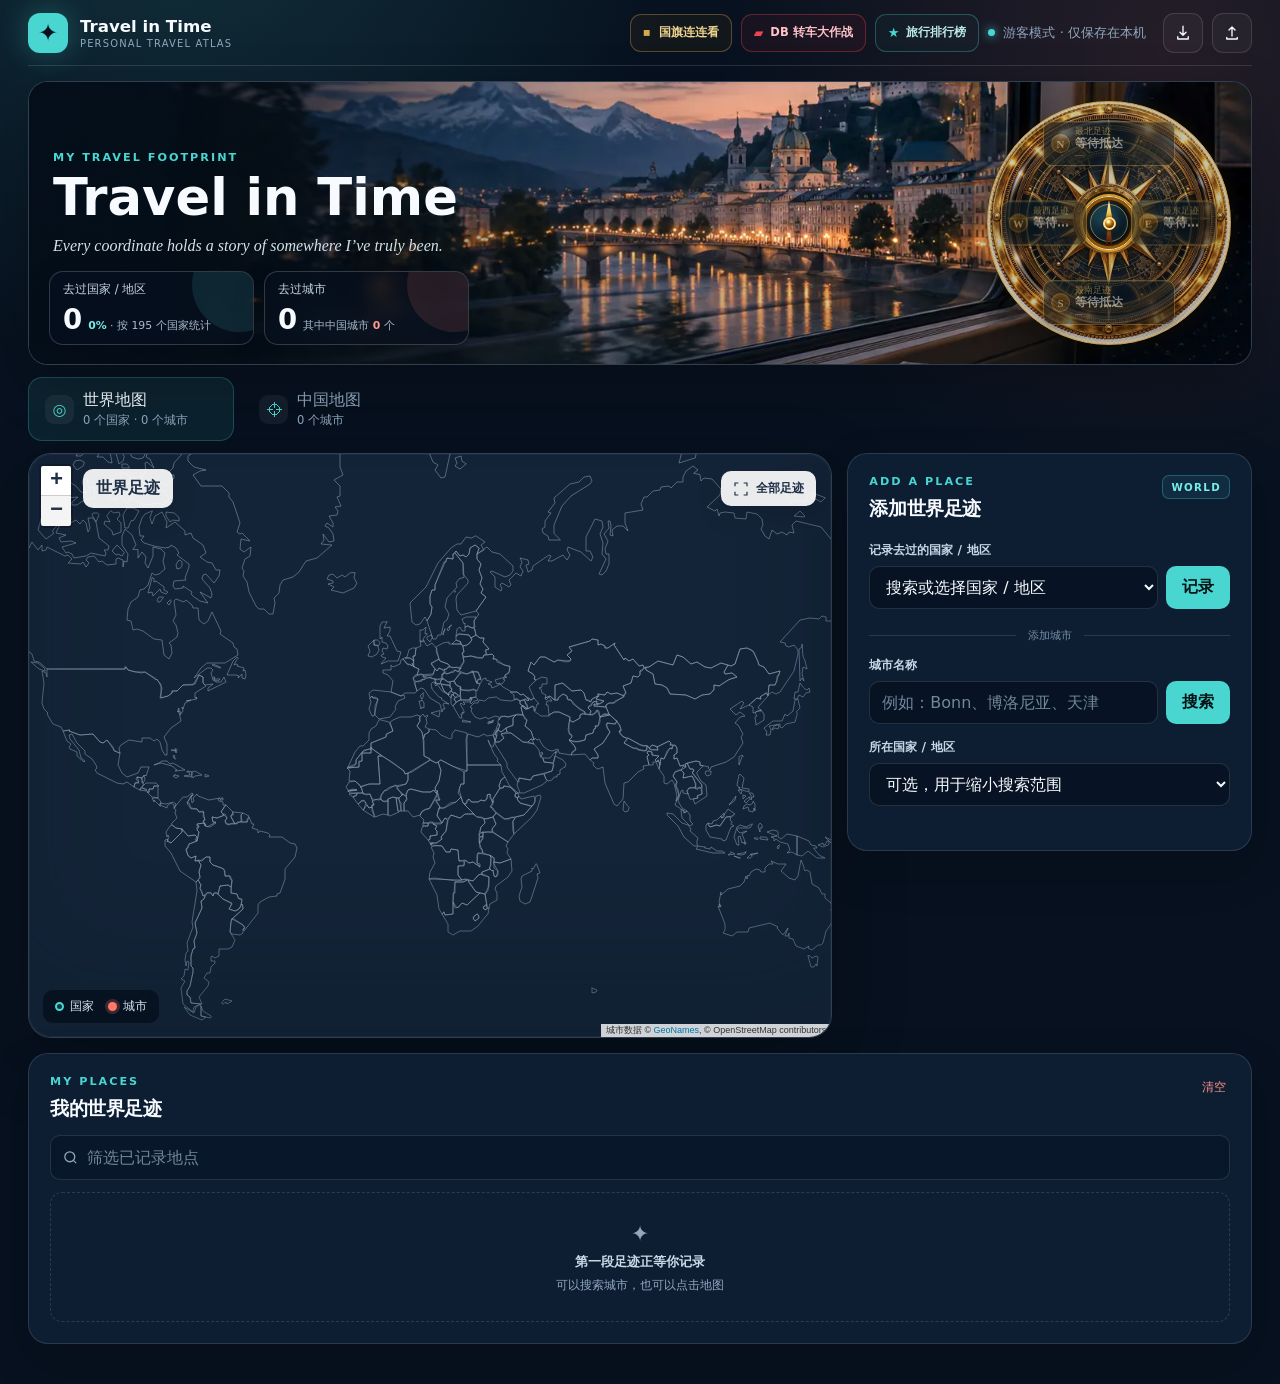
==== index.html @ d5974888 "Add and refine DB platform roguelite game" ====
<!doctype html>
<html lang="zh-CN">
  <head>
    <meta charset="UTF-8" />
    <meta name="viewport" content="width=device-width, initial-scale=1.0" />
    <meta name="theme-color" content="#08111f" />
    <meta name="description" content="Travel in Time：在世界地图和中国地图上记录去过的国家与城市。" />
    <title>Travel in Time</title>
    <link rel="stylesheet" href="./vendor/leaflet.css" />
    <link rel="preload" as="image" href="./travel-in-time-hero.webp" />
    <link rel="stylesheet" href="./styles.css?v=30" />
  </head>
  <body>
    <div class="app-shell">
      <header class="topbar">
        <a class="brand" href="#" aria-label="Travel in Time 首页">
          <span class="brand-mark" aria-hidden="true">✦</span>
          <span>
            <strong>Travel in Time</strong>
            <small>PERSONAL TRAVEL ATLAS</small>
          </span>
        </a>
        <div class="top-actions">
          <a class="game-entry" id="flagsEntry" href="./flags.html?v=12" title="打开国旗连连看">
            <span aria-hidden="true">◆</span><b>国旗连连看</b>
          </a>
          <a class="game-entry train-entry" id="trainEntry" href="./train.html?v=2" title="打开 DB 转车大作战">
            <span aria-hidden="true">▰</span><b>DB 转车大作战</b>
          </a>
          <a class="game-entry rating-entry" id="ratingsEntry" href="./ratings.html?v=6" title="打开旅行排行榜">
            <span aria-hidden="true">★</span><b>旅行排行榜</b>
          </a>
          <span class="save-note" id="saveNote"><i></i> 游客模式 · 仅保存在本机</span>
          <button class="icon-button" id="exportBtn" type="button" title="导出备份" aria-label="导出备份">
            <svg viewBox="0 0 24 24" aria-hidden="true"><path d="M12 3v12m0 0 4-4m-4 4-4-4M5 17v3h14v-3" /></svg>
          </button>
          <button class="icon-button" id="importBtn" type="button" title="导入备份" aria-label="导入备份">
            <svg viewBox="0 0 24 24" aria-hidden="true"><path d="M12 16V4m0 0 4 4m-4-4-4 4M5 18v2h14v-2" /></svg>
          </button>
          <input id="importFile" type="file" accept="application/json" hidden />
        </div>
      </header>

      <main>
        <section class="overview" aria-label="Travel in Time 旅行统计">
          <img class="overview-media" src="./travel-in-time-hero.webp" alt="" />
          <div class="overview-copy">
            <p class="eyebrow">MY TRAVEL FOOTPRINT</p>
            <h1>Travel in Time</h1>
            <p>Every coordinate holds a story of somewhere I’ve truly been.</p>
          </div>
          <div class="stat-card country-stat">
            <span>去过国家 / 地区</span>
            <strong id="countryCount">0</strong>
            <small><b id="countryProgress">0%</b> · 按 195 个国家统计</small>
          </div>
          <div class="stat-card city-stat">
            <span>去过城市</span>
            <strong id="cityCount">0</strong>
            <small>其中中国城市 <b id="chinaCityCount">0</b> 个</small>
          </div>
          <section class="extreme-strip" aria-label="足迹方向罗盘">
            <button class="extreme-card" data-extreme="north" type="button" disabled>
              <span class="extreme-direction">N</span><small>最北足迹</small><strong>等待抵达</strong><em>—</em>
            </button>
            <button class="extreme-card" data-extreme="south" type="button" disabled>
              <span class="extreme-direction">S</span><small>最南足迹</small><strong>等待抵达</strong><em>—</em>
            </button>
            <button class="extreme-card" data-extreme="east" type="button" disabled>
              <span class="extreme-direction">E</span><small>最东足迹</small><strong>等待抵达</strong><em>—</em>
            </button>
            <button class="extreme-card" data-extreme="west" type="button" disabled>
              <span class="extreme-direction">W</span><small>最西足迹</small><strong>等待抵达</strong><em>—</em>
            </button>
            <span class="compass-core" aria-hidden="true"><i class="compass-needle"></i></span>
          </section>
        </section>

        <nav class="view-tabs" aria-label="选择地图">
          <div class="view-switches">
            <button class="view-tab active" data-view="world" type="button">
              <span class="tab-icon">◎</span> 世界地图
              <small id="worldTabMeta">0 个国家 · 0 个城市</small>
            </button>
            <button class="view-tab" data-view="china" type="button">
              <span class="tab-icon">⌖</span> 中国地图
              <small id="chinaTabMeta">0 个城市</small>
            </button>
          </div>
        </nav>

        <section class="workspace">
          <div class="map-card">
            <div id="map" role="application" aria-label="可交互旅行地图"></div>
            <div class="map-toolbar">
              <span id="mapLabel">世界足迹</span>
              <button id="fitBtn" type="button" aria-label="显示全部足迹">
                <svg viewBox="0 0 24 24" aria-hidden="true"><path d="M8 3H3v5M16 3h5v5M8 21H3v-5m13 5h5v-5" /></svg>
                全部足迹
              </button>
            </div>
            <div class="map-legend" aria-label="地图图例">
              <span><i class="country-dot"></i> 国家</span>
              <span><i class="city-dot"></i> 城市</span>
            </div>
            <div class="map-hint" id="mapHint">点击地图选点；放大可查看市县名称；再次点击黄色选点即可取消</div>
            <div class="map-fallback" id="mapFallback" hidden>
              <strong>地图暂时未加载</strong>
              <span>仍可使用右侧搜索和记录功能。</span>
            </div>
          </div>

          <aside class="side-panel">
            <section class="add-card">
              <div class="section-heading">
                <div>
                  <p class="eyebrow">ADD A PLACE</p>
                  <h2 id="addTitle">添加世界足迹</h2>
                </div>
                <span class="heading-badge" id="viewBadge">WORLD</span>
              </div>

              <div class="field-group" id="countryGroup">
                <label for="countrySelect">记录去过的国家 / 地区</label>
                <div class="input-row">
                  <select id="countrySelect" aria-label="选择国家或地区">
                    <option value="">搜索或选择国家 / 地区</option>
                  </select>
                  <button class="primary-button compact" id="addCountryBtn" type="button">记录</button>
                </div>
              </div>

              <div class="divider"><span>添加城市</span></div>

              <div class="field-group">
                <label for="cityInput">城市名称</label>
                <div class="input-row">
                  <input id="cityInput" type="search" placeholder="例如：Bonn、博洛尼亚、天津" autocomplete="off" />
                  <button class="primary-button compact" id="searchCityBtn" type="button">搜索</button>
                </div>
              </div>
              <div class="field-group" id="cityCountryGroup">
                <label for="cityCountrySelect">所在国家 / 地区</label>
                <select id="cityCountrySelect" aria-label="城市所在国家或地区">
                  <option value="">可选，用于缩小搜索范围</option>
                </select>
              </div>

              <div class="search-status" id="searchStatus" aria-live="polite"></div>
              <div class="search-results" id="searchResults"></div>

            </section>

          </aside>

          <section class="visited-card visited-card-wide">
            <div class="section-heading compact-heading">
              <div>
                <p class="eyebrow">MY PLACES</p>
                <h2 id="visitedTitle">我的世界足迹</h2>
              </div>
              <button class="text-button danger" id="clearBtn" type="button">清空</button>
            </div>
            <label class="filter-box">
              <svg viewBox="0 0 24 24" aria-hidden="true"><circle cx="11" cy="11" r="7" /><path d="m20 20-4-4" /></svg>
              <input id="filterInput" type="search" placeholder="筛选已记录地点" />
            </label>
            <div id="visitedList" class="visited-list"></div>
          </section>
        </section>
      </main>
    </div>

    <div class="toast" id="toast" role="status" aria-live="polite"></div>
    <dialog id="confirmDialog">
      <form method="dialog">
        <span class="dialog-icon">!</span>
        <h2>清空当前所有记录？</h2>
        <p>这会删除当前浏览器中的国家和城市足迹，且无法撤销。</p>
        <div class="dialog-actions">
          <button class="secondary-button" value="cancel">取消</button>
          <button class="danger-button" id="confirmClearBtn" value="confirm">确认清空</button>
        </div>
      </form>
    </dialog>

    <script src="./vendor/leaflet.js"></script>
    <script src="./vendor/opencc-t2cn.js"></script>
    <script src="./app.js?v=37"></script>
  </body>
</html>
---- vendor/leaflet.css ----
/* required styles */

.leaflet-pane,
.leaflet-tile,
.leaflet-marker-icon,
.leaflet-marker-shadow,
.leaflet-tile-container,
.leaflet-pane > svg,
.leaflet-pane > canvas,
.leaflet-zoom-box,
.leaflet-image-layer,
.leaflet-layer {
	position: absolute;
	left: 0;
	top: 0;
	}
.leaflet-container {
	overflow: hidden;
	}
.leaflet-tile,
.leaflet-marker-icon,
.leaflet-marker-shadow {
	-webkit-user-select: none;
	   -moz-user-select: none;
	        user-select: none;
	  -webkit-user-drag: none;
	}
/* Prevents IE11 from highlighting tiles in blue */
.leaflet-tile::selection {
	background: transparent;
}
/* Safari renders non-retina tile on retina better with this, but Chrome is worse */
.leaflet-safari .leaflet-tile {
	image-rendering: -webkit-optimize-contrast;
	}
/* hack that prevents hw layers "stretching" when loading new tiles */
.leaflet-safari .leaflet-tile-container {
	width: 1600px;
	height: 1600px;
	-webkit-transform-origin: 0 0;
	}
.leaflet-marker-icon,
.leaflet-marker-shadow {
	display: block;
	}
/* .leaflet-container svg: reset svg max-width decleration shipped in Joomla! (joomla.org) 3.x */
/* .leaflet-container img: map is broken in FF if you have max-width: 100% on tiles */
.leaflet-container .leaflet-overlay-pane svg {
	max-width: none !important;
	max-height: none !important;
	}
.leaflet-container .leaflet-marker-pane img,
.leaflet-container .leaflet-shadow-pane img,
.leaflet-container .leaflet-tile-pane img,
.leaflet-container img.leaflet-image-layer,
.leaflet-container .leaflet-tile {
	max-width: none !important;
	max-height: none !important;
	width: auto;
	padding: 0;
	}

.leaflet-container img.leaflet-tile {
	/* See: https://bugs.chromium.org/p/chromium/issues/detail?id=600120 */
	mix-blend-mode: plus-lighter;
}

.leaflet-container.leaflet-touch-zoom {
	-ms-touch-action: pan-x pan-y;
	touch-action: pan-x pan-y;
	}
.leaflet-container.leaflet-touch-drag {
	-ms-touch-action: pinch-zoom;
	/* Fallback for FF which doesn't support pinch-zoom */
	touch-action: none;
	touch-action: pinch-zoom;
}
.leaflet-container.leaflet-touch-drag.leaflet-touch-zoom {
	-ms-touch-action: none;
	touch-action: none;
}
.leaflet-container {
	-webkit-tap-highlight-color: transparent;
}
.leaflet-container a {
	-webkit-tap-highlight-color: rgba(51, 181, 229, 0.4);
}
.leaflet-tile {
	filter: inherit;
	visibility: hidden;
	}
.leaflet-tile-loaded {
	visibility: inherit;
	}
.leaflet-zoom-box {
	width: 0;
	height: 0;
	-moz-box-sizing: border-box;
	     box-sizing: border-box;
	z-index: 800;
	}
/* workaround for https://bugzilla.mozilla.org/show_bug.cgi?id=888319 */
.leaflet-overlay-pane svg {
	-moz-user-select: none;
	}

.leaflet-pane         { z-index: 400; }

.leaflet-tile-pane    { z-index: 200; }
.leaflet-overlay-pane { z-index: 400; }
.leaflet-shadow-pane  { z-index: 500; }
.leaflet-marker-pane  { z-index: 600; }
.leaflet-tooltip-pane   { z-index: 650; }
.leaflet-popup-pane   { z-index: 700; }

.leaflet-map-pane canvas { z-index: 100; }
.leaflet-map-pane svg    { z-index: 200; }

.leaflet-vml-shape {
	width: 1px;
	height: 1px;
	}
.lvml {
	behavior: url(#default#VML);
	display: inline-block;
	position: absolute;
	}


/* control positioning */

.leaflet-control {
	position: relative;
	z-index: 800;
	pointer-events: visiblePainted; /* IE 9-10 doesn't have auto */
	pointer-events: auto;
	}
.leaflet-top,
.leaflet-bottom {
	position: absolute;
	z-index: 1000;
	pointer-events: none;
	}
.leaflet-top {
	top: 0;
	}
.leaflet-right {
	right: 0;
	}
.leaflet-bottom {
	bottom: 0;
	}
.leaflet-left {
	left: 0;
	}
.leaflet-control {
	float: left;
	clear: both;
	}
.leaflet-right .leaflet-control {
	float: right;
	}
.leaflet-top .leaflet-control {
	margin-top: 10px;
	}
.leaflet-bottom .leaflet-control {
	margin-bottom: 10px;
	}
.leaflet-left .leaflet-control {
	margin-left: 10px;
	}
.leaflet-right .leaflet-control {
	margin-right: 10px;
	}


/* zoom and fade animations */

.leaflet-fade-anim .leaflet-popup {
	opacity: 0;
	-webkit-transition: opacity 0.2s linear;
	   -moz-transition: opacity 0.2s linear;
	        transition: opacity 0.2s linear;
	}
.leaflet-fade-anim .leaflet-map-pane .leaflet-popup {
	opacity: 1;
	}
.leaflet-zoom-animated {
	-webkit-transform-origin: 0 0;
	    -ms-transform-origin: 0 0;
	        transform-origin: 0 0;
	}
svg.leaflet-zoom-animated {
	will-change: transform;
}

.leaflet-zoom-anim .leaflet-zoom-animated {
	-webkit-transition: -webkit-transform 0.25s cubic-bezier(0,0,0.25,1);
	   -moz-transition:    -moz-transform 0.25s cubic-bezier(0,0,0.25,1);
	        transition:         transform 0.25s cubic-bezier(0,0,0.25,1);
	}
.leaflet-zoom-anim .leaflet-tile,
.leaflet-pan-anim .leaflet-tile {
	-webkit-transition: none;
	   -moz-transition: none;
	        transition: none;
	}

.leaflet-zoom-anim .leaflet-zoom-hide {
	visibility: hidden;
	}


/* cursors */

.leaflet-interactive {
	cursor: pointer;
	}
.leaflet-grab {
	cursor: -webkit-grab;
	cursor:    -moz-grab;
	cursor:         grab;
	}
.leaflet-crosshair,
.leaflet-crosshair .leaflet-interactive {
	cursor: crosshair;
	}
.leaflet-popup-pane,
.leaflet-control {
	cursor: auto;
	}
.leaflet-dragging .leaflet-grab,
.leaflet-dragging .leaflet-grab .leaflet-interactive,
.leaflet-dragging .leaflet-marker-draggable {
	cursor: move;
	cursor: -webkit-grabbing;
	cursor:    -moz-grabbing;
	cursor:         grabbing;
	}

/* marker & overlays interactivity */
.leaflet-marker-icon,
.leaflet-marker-shadow,
.leaflet-image-layer,
.leaflet-pane > svg path,
.leaflet-tile-container {
	pointer-events: none;
	}

.leaflet-marker-icon.leaflet-interactive,
.leaflet-image-layer.leaflet-interactive,
.leaflet-pane > svg path.leaflet-interactive,
svg.leaflet-image-layer.leaflet-interactive path {
	pointer-events: visiblePainted; /* IE 9-10 doesn't have auto */
	pointer-events: auto;
	}

/* visual tweaks */

.leaflet-container {
	background: #ddd;
	outline-offset: 1px;
	}
.leaflet-container a {
	color: #0078A8;
	}
.leaflet-zoom-box {
	border: 2px dotted #38f;
	background: rgba(255,255,255,0.5);
	}


/* general typography */
.leaflet-container {
	font-family: "Helvetica Neue", Arial, Helvetica, sans-serif;
	font-size: 12px;
	font-size: 0.75rem;
	line-height: 1.5;
	}


/* general toolbar styles */

.leaflet-bar {
	box-shadow: 0 1px 5px rgba(0,0,0,0.65);
	border-radius: 4px;
	}
.leaflet-bar a {
	background-color: #fff;
	border-bottom: 1px solid #ccc;
	width: 26px;
	height: 26px;
	line-height: 26px;
	display: block;
	text-align: center;
	text-decoration: none;
	color: black;
	}
.leaflet-bar a,
.leaflet-control-layers-toggle {
	background-position: 50% 50%;
	background-repeat: no-repeat;
	display: block;
	}
.leaflet-bar a:hover,
.leaflet-bar a:focus {
	background-color: #f4f4f4;
	}
.leaflet-bar a:first-child {
	border-top-left-radius: 4px;
	border-top-right-radius: 4px;
	}
.leaflet-bar a:last-child {
	border-bottom-left-radius: 4px;
	border-bottom-right-radius: 4px;
	border-bottom: none;
	}
.leaflet-bar a.leaflet-disabled {
	cursor: default;
	background-color: #f4f4f4;
	color: #bbb;
	}

.leaflet-touch .leaflet-bar a {
	width: 30px;
	height: 30px;
	line-height: 30px;
	}
.leaflet-touch .leaflet-bar a:first-child {
	border-top-left-radius: 2px;
	border-top-right-radius: 2px;
	}
.leaflet-touch .leaflet-bar a:last-child {
	border-bottom-left-radius: 2px;
	border-bottom-right-radius: 2px;
	}

/* zoom control */

.leaflet-control-zoom-in,
.leaflet-control-zoom-out {
	font: bold 18px 'Lucida Console', Monaco, monospace;
	text-indent: 1px;
	}

.leaflet-touch .leaflet-control-zoom-in, .leaflet-touch .leaflet-control-zoom-out  {
	font-size: 22px;
	}


/* layers control */

.leaflet-control-layers {
	box-shadow: 0 1px 5px rgba(0,0,0,0.4);
	background: #fff;
	border-radius: 5px;
	}
.leaflet-control-layers-toggle {
	background-image: url(images/layers.png);
	width: 36px;
	height: 36px;
	}
.leaflet-retina .leaflet-control-layers-toggle {
	background-image: url(images/layers-2x.png);
	background-size: 26px 26px;
	}
.leaflet-touch .leaflet-control-layers-toggle {
	width: 44px;
	height: 44px;
	}
.leaflet-control-layers .leaflet-control-layers-list,
.leaflet-control-layers-expanded .leaflet-control-layers-toggle {
	display: none;
	}
.leaflet-control-layers-expanded .leaflet-control-layers-list {
	display: block;
	position: relative;
	}
.leaflet-control-layers-expanded {
	padding: 6px 10px 6px 6px;
	color: #333;
	background: #fff;
	}
.leaflet-control-layers-scrollbar {
	overflow-y: scroll;
	overflow-x: hidden;
	padding-right: 5px;
	}
.leaflet-control-layers-selector {
	margin-top: 2px;
	position: relative;
	top: 1px;
	}
.leaflet-control-layers label {
	display: block;
	font-size: 13px;
	font-size: 1.08333em;
	}
.leaflet-control-layers-separator {
	height: 0;
	border-top: 1px solid #ddd;
	margin: 5px -10px 5px -6px;
	}

/* Default icon URLs */
.leaflet-default-icon-path { /* used only in path-guessing heuristic, see L.Icon.Default */
	background-image: url(images/marker-icon.png);
	}


/* attribution and scale controls */

.leaflet-container .leaflet-control-attribution {
	background: #fff;
	background: rgba(255, 255, 255, 0.8);
	margin: 0;
	}
.leaflet-control-attribution,
.leaflet-control-scale-line {
	padding: 0 5px;
	color: #333;
	line-height: 1.4;
	}
.leaflet-control-attribution a {
	text-decoration: none;
	}
.leaflet-control-attribution a:hover,
.leaflet-control-attribution a:focus {
	text-decoration: underline;
	}
.leaflet-attribution-flag {
	display: inline !important;
	vertical-align: baseline !important;
	width: 1em;
	height: 0.6669em;
	}
.leaflet-left .leaflet-control-scale {
	margin-left: 5px;
	}
.leaflet-bottom .leaflet-control-scale {
	margin-bottom: 5px;
	}
.leaflet-control-scale-line {
	border: 2px solid #777;
	border-top: none;
	line-height: 1.1;
	padding: 2px 5px 1px;
	white-space: nowrap;
	-moz-box-sizing: border-box;
	     box-sizing: border-box;
	background: rgba(255, 255, 255, 0.8);
	text-shadow: 1px 1px #fff;
	}
.leaflet-control-scale-line:not(:first-child) {
	border-top: 2px solid #777;
	border-bottom: none;
	margin-top: -2px;
	}
.leaflet-control-scale-line:not(:first-child):not(:last-child) {
	border-bottom: 2px solid #777;
	}

.leaflet-touch .leaflet-control-attribution,
.leaflet-touch .leaflet-control-layers,
.leaflet-touch .leaflet-bar {
	box-shadow: none;
	}
.leaflet-touch .leaflet-control-layers,
.leaflet-touch .leaflet-bar {
	border: 2px solid rgba(0,0,0,0.2);
	background-clip: padding-box;
	}


/* popup */

.leaflet-popup {
	position: absolute;
	text-align: center;
	margin-bottom: 20px;
	}
.leaflet-popup-content-wrapper {
	padding: 1px;
	text-align: left;
	border-radius: 12px;
	}
.leaflet-popup-content {
	margin: 13px 24px 13px 20px;
	line-height: 1.3;
	font-size: 13px;
	font-size: 1.08333em;
	min-height: 1px;
	}
.leaflet-popup-content p {
	margin: 17px 0;
	margin: 1.3em 0;
	}
.leaflet-popup-tip-container {
	width: 40px;
	height: 20px;
	position: absolute;
	left: 50%;
	margin-top: -1px;
	margin-left: -20px;
	overflow: hidden;
	pointer-events: none;
	}
.leaflet-popup-tip {
	width: 17px;
	height: 17px;
	padding: 1px;

	margin: -10px auto 0;
	pointer-events: auto;

	-webkit-transform: rotate(45deg);
	   -moz-transform: rotate(45deg);
	    -ms-transform: rotate(45deg);
	        transform: rotate(45deg);
	}
.leaflet-popup-content-wrapper,
.leaflet-popup-tip {
	background: white;
	color: #333;
	box-shadow: 0 3px 14px rgba(0,0,0,0.4);
	}
.leaflet-container a.leaflet-popup-close-button {
	position: absolute;
	top: 0;
	right: 0;
	border: none;
	text-align: center;
	width: 24px;
	height: 24px;
	font: 16px/24px Tahoma, Verdana, sans-serif;
	color: #757575;
	text-decoration: none;
	background: transparent;
	}
.leaflet-container a.leaflet-popup-close-button:hover,
.leaflet-container a.leaflet-popup-close-button:focus {
	color: #585858;
	}
.leaflet-popup-scrolled {
	overflow: auto;
	}

.leaflet-oldie .leaflet-popup-content-wrapper {
	-ms-zoom: 1;
	}
.leaflet-oldie .leaflet-popup-tip {
	width: 24px;
	margin: 0 auto;

	-ms-filter: "progid:DXImageTransform.Microsoft.Matrix(M11=0.70710678, M12=0.70710678, M21=-0.70710678, M22=0.70710678)";
	filter: progid:DXImageTransform.Microsoft.Matrix(M11=0.70710678, M12=0.70710678, M21=-0.70710678, M22=0.70710678);
	}

.leaflet-oldie .leaflet-control-zoom,
.leaflet-oldie .leaflet-control-layers,
.leaflet-oldie .leaflet-popup-content-wrapper,
.leaflet-oldie .leaflet-popup-tip {
	border: 1px solid #999;
	}


/* div icon */

.leaflet-div-icon {
	background: #fff;
	border: 1px solid #666;
	}


/* Tooltip */
/* Base styles for the element that has a tooltip */
.leaflet-tooltip {
	position: absolute;
	padding: 6px;
	background-color: #fff;
	border: 1px solid #fff;
	border-radius: 3px;
	color: #222;
	white-space: nowrap;
	-webkit-user-select: none;
	-moz-user-select: none;
	-ms-user-select: none;
	user-select: none;
	pointer-events: none;
	box-shadow: 0 1px 3px rgba(0,0,0,0.4);
	}
.leaflet-tooltip.leaflet-interactive {
	cursor: pointer;
	pointer-events: auto;
	}
.leaflet-tooltip-top:before,
.leaflet-tooltip-bottom:before,
.leaflet-tooltip-left:before,
.leaflet-tooltip-right:before {
	position: absolute;
	pointer-events: none;
	border: 6px solid transparent;
	background: transparent;
	content: "";
	}

/* Directions */

.leaflet-tooltip-bottom {
	margin-top: 6px;
}
.leaflet-tooltip-top {
	margin-top: -6px;
}
.leaflet-tooltip-bottom:before,
.leaflet-tooltip-top:before {
	left: 50%;
	margin-left: -6px;
	}
.leaflet-tooltip-top:before {
	bottom: 0;
	margin-bottom: -12px;
	border-top-color: #fff;
	}
.leaflet-tooltip-bottom:before {
	top: 0;
	margin-top: -12px;
	margin-left: -6px;
	border-bottom-color: #fff;
	}
.leaflet-tooltip-left {
	margin-left: -6px;
}
.leaflet-tooltip-right {
	margin-left: 6px;
}
.leaflet-tooltip-left:before,
.leaflet-tooltip-right:before {
	top: 50%;
	margin-top: -6px;
	}
.leaflet-tooltip-left:before {
	right: 0;
	margin-right: -12px;
	border-left-color: #fff;
	}
.leaflet-tooltip-right:before {
	left: 0;
	margin-left: -12px;
	border-right-color: #fff;
	}

/* Printing */

@media print {
	/* Prevent printers from removing background-images of controls. */
	.leaflet-control {
		-webkit-print-color-adjust: exact;
		print-color-adjust: exact;
		}
	}
---- styles.css ----
:root {
  color-scheme: dark;
  --ink: #07111f;
  --ink-2: #0c1a2d;
  --panel: #10233a;
  --panel-soft: #132a45;
  --line: rgba(255, 255, 255, 0.12);
  --muted: #91a7be;
  --text: #f7fbff;
  --cyan: #49d6d1;
  --cyan-bright: #77eee8;
  --coral: #ff7868;
  --yellow: #ffd166;
  --shadow: 0 24px 70px rgba(0, 0, 0, 0.28);
}

* { box-sizing: border-box; }

html { background: var(--ink); }

body {
  margin: 0;
  min-width: 320px;
  min-height: 100vh;
  background:
    radial-gradient(circle at 14% -10%, rgba(73, 214, 209, 0.17), transparent 32rem),
    radial-gradient(circle at 91% 4%, rgba(255, 120, 104, 0.12), transparent 28rem),
    var(--ink);
  color: var(--text);
  font-family: Inter, "Noto Sans SC", "PingFang SC", "Microsoft YaHei", system-ui, sans-serif;
  font-size: 16px;
}

button, input, select { font: inherit; }
button { cursor: pointer; }

.app-shell { width: min(1560px, 100%); margin: 0 auto; padding: 0 28px 40px; }

.topbar {
  height: 66px;
  display: flex;
  align-items: center;
  justify-content: space-between;
  border-bottom: 1px solid var(--line);
}

.brand { display: flex; align-items: center; gap: 12px; color: inherit; text-decoration: none; }
.brand-mark {
  display: grid; place-items: center; width: 40px; height: 40px;
  color: var(--ink); background: var(--cyan); border-radius: 12px; font-size: 24px;
  box-shadow: 0 0 30px rgba(73, 214, 209, .3);
}
.brand strong { display: block; font-size: 1.04rem; letter-spacing: 0; }
.brand small { display: block; color: var(--muted); font-size: .62rem; letter-spacing: .12em; margin-top: 2px; }
.top-actions { display: flex; align-items: center; gap: 9px; }
.game-entry {
  height: 38px; display: inline-flex; align-items: center; gap: 7px; padding: 0 12px; border: 1px solid rgba(204,156,68,.38);
  border-radius: 11px; color: #f0d590; background: rgba(117,76,15,.1); font-size: .72rem; text-decoration: none; transition: .18s ease;
}
.game-entry span { color: #d7a94d; font-size: .68rem; transform: rotate(45deg); }
.game-entry b { font-weight: 760; white-space: nowrap; }
.game-entry:hover { color: #fff4d1; border-color: rgba(230,190,104,.68); background: rgba(151,100,20,.18); transform: translateY(-1px); }
.rating-entry { border-color: rgba(73,214,209,.3); color: #bdecea; background: rgba(24,101,104,.09); }
.rating-entry span { color: var(--cyan); font-size: .82rem; transform: none; }
.rating-entry:hover { color: #e8ffff; border-color: rgba(73,214,209,.58); background: rgba(35,129,132,.15); }
.train-entry { border-color: rgba(234,69,78,.34); color: #ffc4c8; background: rgba(154,31,43,.1); }
.train-entry span { color: #ec4552; font-size: .78rem; transform: none; }
.train-entry:hover { color: #fff0f1; border-color: rgba(236,69,82,.62); background: rgba(177,37,50,.16); }
.save-note { display: inline-flex; align-items: center; gap: 8px; color: var(--muted); font-size: .82rem; margin-right: 8px; }
.save-note i { width: 7px; height: 7px; border-radius: 50%; background: var(--cyan); box-shadow: 0 0 10px var(--cyan); }
.save-note.sync-error i { background: var(--coral); box-shadow: 0 0 10px var(--coral); }
.account-button {
  display: inline-flex; align-items: center; justify-content: center; min-height: 40px; padding: 0 12px;
  border: 1px solid var(--line); border-radius: 10px; color: #d7e5f2; background: rgba(255,255,255,.035);
  font-size: .78rem; font-weight: 700; text-decoration: none;
}
.account-button:hover { border-color: rgba(73,214,209,.55); color: var(--cyan-bright); }
.account-button.login { color: #041416; background: var(--cyan); border-color: var(--cyan); }
.account-button.login:hover { color: #041416; background: var(--cyan-bright); border-color: var(--cyan-bright); }
.icon-button {
  width: 40px; height: 40px; border-radius: 11px; border: 1px solid var(--line);
  background: rgba(255,255,255,.035); color: var(--text); display: grid; place-items: center;
  transition: .2s ease;
}
.icon-button:hover { border-color: rgba(73,214,209,.6); color: var(--cyan-bright); transform: translateY(-1px); }
.icon-button svg { width: 18px; fill: none; stroke: currentColor; stroke-width: 1.8; stroke-linecap: round; stroke-linejoin: round; }

main { padding-top: 15px; }
.overview {
  position: relative; isolation: isolate; overflow: hidden; display: grid;
  grid-template-columns: 205px 205px minmax(0, 1fr); grid-template-rows: 1fr 74px; gap: 10px; align-items: end;
  min-height: 278px; padding: 19px 20px; border: 1px solid rgba(255,255,255,.16); border-radius: 20px;
  background: #0b1929; box-shadow: 0 20px 55px rgba(0,0,0,.23);
}
.overview::after {
  content: ""; position: absolute; inset: 0; z-index: -1; pointer-events: none;
  background:
    linear-gradient(90deg, rgba(5,15,27,.82) 0%, rgba(5,15,27,.58) 25%, rgba(5,15,27,.16) 45%, transparent 64%),
    linear-gradient(0deg, rgba(5,15,27,.34), transparent 48%);
}
.overview-media {
  position: absolute; inset-block: 0; right: 0; z-index: -2; width: 140%; height: 100%;
  object-fit: cover; object-position: right 49%; filter: brightness(1.08) saturate(1.06);
}
.overview-copy { grid-column: 1 / 3; grid-row: 1; align-self: end; padding: 2px 4px 4px; }
.eyebrow { margin: 0 0 8px; color: var(--cyan); font-size: .7rem; font-weight: 800; letter-spacing: .18em; }
.overview h1 { font-size: clamp(2rem, 4vw, 3.25rem); line-height: 1; letter-spacing: 0; margin: 0 0 11px; }
.overview-copy > p:last-child { max-width: 590px; color: #d3e1eb; margin: 0; font-family: Georgia, "Times New Roman", serif; font-size: 1rem; font-style: italic; line-height: 1.45; }
.stat-card {
  position: relative; overflow: hidden; width: 100%; height: 74px; min-height: 74px; padding: 10px 13px;
  display: grid; grid-template-columns: auto minmax(0, 1fr); grid-template-rows: auto 1fr;
  column-gap: 6px; align-content: center; align-items: end;
  border: 1px solid rgba(255,255,255,.18); background: rgba(7,17,31,.58); backdrop-filter: blur(8px);
  border-radius: 14px; box-shadow: 0 12px 34px rgba(0,0,0,.16);
}
.country-stat { grid-column: 1; grid-row: 2; }
.city-stat { grid-column: 2; grid-row: 2; }
.stat-card::after { content: ""; position: absolute; width: 95px; height: 95px; border-radius: 50%; right: -34px; top: -35px; opacity: .12; }
.country-stat::after { background: var(--cyan); }
.city-stat::after { background: var(--coral); }
.stat-card > span { grid-column: 1 / -1; align-self: start; display: block; color: #c5d5e3; font-size: .72rem; }
.stat-card strong { grid-column: 1; grid-row: 2; display: block; font-size: 1.72rem; line-height: 1; margin: 6px 0 0; letter-spacing: 0; }
.stat-card small { grid-column: 2; grid-row: 2; align-self: end; min-width: 0; margin-bottom: 1px; color: #a9bccd; font-size: .68rem; white-space: nowrap; }
.country-stat small b { color: var(--cyan-bright); }
.city-stat small b { color: #ff9c90; }

.view-tabs { margin: 12px 0; }
.view-switches { display: flex; gap: 8px; }
.view-tab {
  min-width: 206px; display: grid; grid-template-columns: auto 1fr; column-gap: 9px; align-items: center; text-align: left;
  border: 1px solid transparent; color: var(--muted); background: transparent; padding: 12px 16px; border-radius: 14px; transition: .2s ease;
}
.view-tab:hover { color: var(--text); background: rgba(255,255,255,.035); }
.view-tab.active { color: var(--text); border-color: rgba(73,214,209,.25); background: rgba(73,214,209,.09); }
.tab-icon { grid-row: 1 / 3; display: grid; place-items: center; width: 29px; height: 29px; border-radius: 9px; background: rgba(255,255,255,.06); color: var(--cyan); }
.view-tab small { display: block; color: var(--muted); font-size: .72rem; margin-top: 2px; }
.extreme-strip {
  grid-column: 3; grid-row: 1 / 3; justify-self: end; align-self: center;
  position: relative; isolation: isolate; width: 244px; height: 244px; overflow: hidden; border-radius: 50%;
  border: 1px solid #c49a45;
  background:
    linear-gradient(155deg, rgba(5,15,25,.18), rgba(25,15,5,.3)),
    #071522 url("./travel-compass-luxe.webp") center / cover no-repeat;
  box-shadow:
    inset 0 0 0 2px rgba(230,198,119,.36),
    inset 0 0 24px rgba(181,119,24,.12),
    0 16px 38px rgba(0,0,0,.5),
    0 0 20px rgba(187,127,28,.12);
}
.extreme-strip::before {
  content: ""; position: absolute; z-index: 1; inset: 0; border-radius: 50%; pointer-events: none;
  background:
    linear-gradient(135deg, rgba(255,245,210,.09) 0%, rgba(255,255,255,.02) 16%, transparent 31%),
    radial-gradient(circle at 71% 21%, rgba(220,166,61,.08), transparent 21%),
    radial-gradient(circle, transparent 0 76%, rgba(181,119,24,.08) 82%, rgba(225,190,111,.12) 92%, transparent 97%);
  mix-blend-mode: screen;
}
.extreme-strip::after {
  content: ""; position: absolute; z-index: 1; inset: 38px; border: 1px solid rgba(255,218,119,.55); border-radius: 50%; pointer-events: none;
  box-shadow: 0 0 0 2px rgba(42,25,4,.48), inset 0 0 0 1px rgba(255,241,188,.2), 0 0 10px rgba(255,184,48,.12);
}
.extreme-card {
  position: absolute; z-index: 3; min-width: 0; min-height: 45px; display: grid;
  grid-template-columns: 19px minmax(0, 1fr); grid-template-rows: auto auto auto; column-gap: 5px; align-items: center;
  padding: 5px 7px; overflow: hidden; text-align: left; color: #fff7df;
  border: 1px solid rgba(242,198,91,.56); border-radius: 9px;
  background: linear-gradient(145deg, rgba(5,28,43,.92), rgba(2,15,27,.86)); backdrop-filter: blur(5px) saturate(1.2);
  box-shadow: inset 0 1px 0 rgba(255,234,160,.18), 0 5px 14px rgba(0,0,0,.48), 0 0 8px rgba(235,172,47,.12); transition: .18s ease;
}
.extreme-card[data-extreme="north"] { top: 19px; left: 50%; width: 132px; transform: translateX(-50%); }
.extreme-card[data-extreme="south"] { bottom: 19px; left: 50%; width: 132px; transform: translateX(-50%); }
.extreme-card[data-extreme="east"] { right: 13px; top: 50%; width: 86px; transform: translateY(-50%); }
.extreme-card[data-extreme="west"] { left: 13px; top: 50%; width: 86px; transform: translateY(-50%); }
.extreme-card:not(:disabled):hover { color: #fff; border-color: #ffd875; background: rgba(7,37,51,.96); filter: brightness(1.13); box-shadow: inset 0 1px 0 rgba(255,245,202,.25), 0 6px 16px rgba(0,0,0,.5), 0 0 12px rgba(255,190,52,.25); }
.extreme-card:disabled { cursor: default; opacity: .48; }
.extreme-direction {
  grid-row: 1 / 4; display: grid; place-items: center; width: 19px; height: 19px; border-radius: 50%;
  color: #ffe398; border: 1px solid rgba(255,215,116,.38); background: linear-gradient(145deg, rgba(181,117,17,.58), rgba(73,43,4,.72));
  box-shadow: inset 0 1px 2px rgba(255,238,177,.2), 0 1px 5px rgba(0,0,0,.35); font-family: Georgia, serif; font-size: .68rem; font-weight: 800;
}
.extreme-card small { color: #e9c979; font-size: .56rem; line-height: 1; text-shadow: 0 1px 5px #000; }
.extreme-card strong { min-width: 0; overflow: hidden; text-overflow: ellipsis; white-space: nowrap; color: #fffefa; font-size: .75rem; line-height: 1.12; font-weight: 800; text-shadow: 0 1px 8px #000, 0 0 8px rgba(255,221,126,.14); }
.extreme-card em { grid-column: 2; color: #b8a87e; font-size: .5rem; line-height: 1; font-style: normal; }
.extreme-card.has-city em { color: #ead9aa; }
.compass-core {
  --needle-angle: 0deg; position: absolute; z-index: 2; left: 50%; top: 50%; translate: -50% -50%;
  display: grid; place-items: center; width: 54px; height: 54px; border: 1px solid #ffe497;
  border-radius: 50%; background: radial-gradient(circle at 38% 32%, #163f53 0 16%, #071c2d 48%, #020c15 100%);
  box-shadow: inset 0 0 0 3px #8b570e, inset 0 0 0 5px #2a1803, inset 0 0 15px #000, 0 0 0 2px #d99b2b, 0 0 14px rgba(255,187,48,.42);
}
.compass-core::before { content: ""; position: absolute; inset: 7px; border: 1px solid rgba(255,224,139,.48); border-radius: 50%; box-shadow: inset 0 0 8px rgba(255,195,61,.12); }
.compass-core::after {
  content: ""; position: absolute; z-index: 2; width: 9px; height: 9px; border: 2px solid #ffe092; border-radius: 50%;
  background: radial-gradient(circle at 36% 28%, #fff1bd 0 12%, #d28a16 33%, #5a3004 72%); box-shadow: 0 1px 5px #000, 0 0 7px rgba(255,195,61,.38);
}
.compass-needle {
  position: relative; z-index: 1; width: 12px; height: 47px; display: block;
  transform: rotate(var(--needle-angle)); transform-origin: 50% 50%; will-change: transform;
  transition: transform 80ms linear;
  background: linear-gradient(to bottom, #fff4be 0%, #f5bd3e 32%, #95560b 47%, #321903 49% 52%, #c97916 54%, #7b310c 77%, #321203 100%);
  clip-path: polygon(50% 0, 82% 45%, 60% 50%, 78% 100%, 50% 86%, 22% 100%, 40% 50%, 18% 45%);
  filter: drop-shadow(0 2px 2px rgba(0,0,0,.9)) drop-shadow(0 0 3px rgba(255,204,85,.36));
}
.compass-core.is-settling .compass-needle { transition: transform 650ms cubic-bezier(.2,.8,.2,1); }
@media (prefers-reduced-motion: reduce) { .compass-needle { transition: none; } }

.workspace { display: grid; grid-template-columns: minmax(0, 1.55fr) minmax(340px, .78fr); grid-template-areas: "map side" "visited visited"; gap: 15px; align-items: start; }
.map-card { grid-area: map; position: relative; height: calc(100vh - 315px); min-height: 500px; overflow: hidden; border-radius: 23px; border: 1px solid var(--line); background: #142438; box-shadow: var(--shadow); }
#map { width: 100%; height: 100%; background: #142438; }
#map.china-only-map { background: #d8e9ee; }
.china-admin-label { background: transparent; border: 0; }
.china-admin-label span {
  position: absolute; transform: translate(-50%, -50%); padding: 2px 5px; border-radius: 5px;
  color: #0c4b5a; background: rgba(234, 250, 251, .78); box-shadow: 0 1px 5px rgba(18, 86, 99, .12);
  font-size: .72rem; font-weight: 800; line-height: 1.2; white-space: nowrap; pointer-events: none;
}
.map-card::after { content: ""; position: absolute; inset: 0; pointer-events: none; box-shadow: inset 0 0 0 1px rgba(255,255,255,.04), inset 0 -80px 100px rgba(7,17,31,.16); border-radius: inherit; z-index: 400; }
.map-toolbar {
  position: absolute; z-index: 500; top: 15px; left: 54px; right: 15px; display: flex; align-items: center; justify-content: space-between; pointer-events: none;
}
.map-toolbar > span { padding: 9px 13px; color: #203047; font-weight: 800; background: rgba(255,255,255,.91); border-radius: 10px; box-shadow: 0 8px 26px rgba(0,0,0,.15); }
.map-toolbar button { pointer-events: auto; display: inline-flex; gap: 7px; align-items: center; border: 0; padding: 9px 12px; color: #203047; background: rgba(255,255,255,.91); border-radius: 10px; box-shadow: 0 8px 26px rgba(0,0,0,.15); font-size: .78rem; font-weight: 700; }
.map-toolbar svg { width: 16px; fill: none; stroke: currentColor; stroke-width: 1.8; }
.map-legend { position: absolute; z-index: 500; left: 14px; bottom: 14px; display: flex; gap: 14px; padding: 9px 12px; border-radius: 10px; background: rgba(7,17,31,.85); backdrop-filter: blur(9px); color: #d8e5f0; font-size: .73rem; }
.map-legend span { display: inline-flex; align-items: center; gap: 6px; }
.map-legend i { width: 9px; height: 9px; border-radius: 50%; display: inline-block; }
.country-dot { border: 2px solid var(--cyan); background: rgba(73,214,209,.2); }
.city-dot { background: var(--coral); box-shadow: 0 0 0 3px rgba(255,120,104,.22); }
.map-hint { position: absolute; z-index: 500; left: 50%; top: 65px; transform: translateX(-50%); color: #33465d; font-size: .76rem; padding: 7px 11px; background: rgba(255,255,255,.82); border-radius: 9px; opacity: 0; pointer-events: none; transition: opacity .2s; white-space: nowrap; }
.map-card:hover .map-hint { opacity: 1; }
.map-fallback { position: absolute; inset: 0; z-index: 600; display: grid; place-content: center; gap: 5px; text-align: center; background: repeating-linear-gradient(-45deg,#13263c,#13263c 12px,#102136 12px,#102136 24px); }
.map-fallback[hidden] { display: none; }
.map-fallback strong { font-size: 1.1rem; }
.map-fallback span { color: var(--muted); }

.side-panel { grid-area: side; display: grid; gap: 15px; }
.add-card, .visited-card { border: 1px solid var(--line); border-radius: 20px; background: rgba(16,35,58,.79); box-shadow: 0 18px 48px rgba(0,0,0,.15); padding: 21px; backdrop-filter: blur(14px); }
.visited-card-wide { grid-area: visited; }
.section-heading { display: flex; align-items: flex-start; justify-content: space-between; margin-bottom: 20px; }
.section-heading h2 { margin: 0; font-size: 1.18rem; letter-spacing: -.02em; }
.heading-badge { padding: 5px 8px; border: 1px solid rgba(73,214,209,.3); border-radius: 7px; color: var(--cyan-bright); font-size: .64rem; font-weight: 800; letter-spacing: .13em; background: rgba(73,214,209,.08); }
.field-group { margin-bottom: 15px; }
.field-group label { display: block; color: #c6d6e5; font-size: .78rem; font-weight: 650; margin: 0 0 7px; }
.input-row { display: grid; grid-template-columns: minmax(0, 1fr) auto; gap: 8px; }
input, select { width: 100%; min-height: 43px; border: 1px solid var(--line); outline: 0; border-radius: 10px; padding: 0 12px; color: var(--text); background: rgba(4,14,26,.56); }
input::placeholder { color: #71879c; }
select { appearance: auto; }
input:focus, select:focus { border-color: var(--cyan); box-shadow: 0 0 0 3px rgba(73,214,209,.11); }
.primary-button, .secondary-button, .danger-button { min-height: 43px; border-radius: 10px; padding: 0 15px; font-weight: 750; border: 1px solid transparent; transition: .18s ease; }
.primary-button { color: #041416; background: var(--cyan); }
.primary-button:hover { background: var(--cyan-bright); transform: translateY(-1px); }
.primary-button:disabled { opacity: .45; cursor: wait; transform: none; }
.compact { min-width: 62px; }
.secondary-button { color: #d7e5f2; background: rgba(255,255,255,.045); border-color: var(--line); }
.secondary-button:hover { border-color: rgba(73,214,209,.5); color: var(--cyan-bright); }
.full { width: 100%; font-size: .78rem; }
.divider { display: flex; align-items: center; gap: 12px; color: #778ea4; font-size: .7rem; margin: 19px 0 14px; }
.divider::before, .divider::after { content: ""; height: 1px; flex: 1; background: var(--line); }
.search-status { min-height: 0; color: var(--muted); font-size: .76rem; margin: -2px 0 9px; }
.search-status:not(:empty) { min-height: 19px; }
.search-results { display: grid; gap: 7px; margin-bottom: 10px; max-height: 224px; overflow-y: auto; }
.result-item { display: grid; grid-template-columns: 1fr auto; align-items: center; gap: 10px; text-align: left; border: 1px solid var(--line); border-radius: 10px; padding: 10px 11px; color: var(--text); background: rgba(255,255,255,.035); }
.result-item:hover { border-color: rgba(73,214,209,.55); background: rgba(73,214,209,.08); }
.result-item strong { display: block; font-size: .84rem; }
.result-item small { display: block; color: var(--muted); font-size: .7rem; margin-top: 3px; overflow: hidden; text-overflow: ellipsis; white-space: nowrap; max-width: 310px; }
.result-item span { color: var(--cyan); font-size: 1.1rem; }

.compact-heading { margin-bottom: 13px; }
.text-button { padding: 4px; border: 0; background: transparent; font-size: .75rem; }
.danger { color: #f58e83; }
.filter-box { display: flex; align-items: center; gap: 8px; border: 1px solid var(--line); background: rgba(4,14,26,.4); border-radius: 10px; padding: 0 11px; margin-bottom: 12px; }
.filter-box:focus-within { border-color: rgba(73,214,209,.7); }
.filter-box svg { width: 17px; flex: 0 0 auto; fill: none; stroke: var(--muted); stroke-width: 1.8; }
.filter-box input { border: 0; box-shadow: none; background: transparent; padding: 0; }
.visited-list { display: grid; gap: 7px; }
.visited-columns { display: grid; grid-template-columns: 1fr; gap: 18px; align-items: start; }
.visited-group { min-width: 0; }
.visited-group-heading { display: flex; align-items: center; justify-content: space-between; gap: 8px; margin: 0 2px 8px; padding-bottom: 7px; border-bottom: 1px solid var(--line); }
.visited-group-heading h3 { margin: 0; color: #dce9f4; font-size: .76rem; }
.visited-group-heading span { min-width: 23px; height: 23px; display: grid; place-items: center; border-radius: 7px; color: var(--cyan-bright); background: rgba(73,214,209,.1); font-size: .7rem; font-weight: 800; }
.visited-group-list { display: flex; flex-wrap: wrap; align-items: flex-start; gap: 7px; }
.visited-group-empty { min-height: 54px; display: grid; place-items: center; padding: 10px; border: 1px dashed rgba(255,255,255,.12); border-radius: 10px; color: var(--muted); text-align: center; font-size: .7rem; }
.visited-group-list .visited-group-empty { flex: 1 1 100%; }
.city-classification-list { display: grid; gap: 0; }
.city-subgroup { min-width: 0; display: grid; grid-template-columns: max-content minmax(0, 1fr); align-items: start; gap: 10px; padding: 10px 2px; border-bottom: 1px solid rgba(255,255,255,.085); }
.city-subgroup:last-child { border-bottom: 0; }
.city-subgroup-heading { padding: 7px 0; }
.city-subgroup-heading h4 { margin: 0; color: var(--cyan-bright); font-size: .83rem; white-space: nowrap; }
.city-subgroup-list { display: flex; flex-wrap: wrap; align-items: flex-start; gap: 6px; padding: 2px 0; }
.city-subgroup .place-item { background: rgba(255,255,255,.045); }
.place-item { display: grid; grid-template-columns: 34px minmax(0,1fr) auto; align-items: center; gap: 10px; padding: 9px; border-radius: 11px; background: rgba(255,255,255,.035); border: 1px solid transparent; }
.visited-columns .place-item { grid-template-columns: 30px minmax(0,1fr) 28px; gap: 7px; padding: 8px; }
.visited-columns .place-symbol { width: 30px; height: 30px; }
.visited-columns .remove-button { width: 28px; height: 28px; }
.visited-card-wide .place-item { flex: 0 1 auto; width: auto; max-width: 100%; grid-template-columns: minmax(0, auto) 25px; gap: 4px; padding: 6px 6px 6px 11px; border-color: rgba(255,255,255,.07); border-radius: 999px; }
.visited-card-wide .place-symbol { display: none; }
.visited-card-wide .place-copy strong { font-size: .8rem; }
.visited-card-wide .place-copy small { display: none; }
.visited-card-wide .remove-button { width: 25px; height: 25px; border-radius: 7px; }
.place-item:hover { border-color: var(--line); }
.place-symbol { width: 34px; height: 34px; display: grid; place-items: center; border-radius: 9px; color: var(--cyan); background: rgba(73,214,209,.1); font-size: .92rem; }
.place-item.city .place-symbol { color: #ff9c90; background: rgba(255,120,104,.1); }
.place-copy { min-width: 0; }
.place-copy strong { display: block; font-size: .83rem; overflow: hidden; text-overflow: ellipsis; white-space: nowrap; }
.place-copy small { display: block; color: var(--muted); font-size: .69rem; margin-top: 2px; overflow: hidden; text-overflow: ellipsis; white-space: nowrap; }
.remove-button { width: 30px; height: 30px; display: grid; place-items: center; border: 0; border-radius: 8px; color: #7e93a8; background: transparent; font-size: 1rem; }
.remove-button:hover { color: #ff9c90; background: rgba(255,120,104,.1); }
.empty-state { padding: 28px 18px; text-align: center; border: 1px dashed rgba(255,255,255,.13); border-radius: 12px; color: var(--muted); }
.empty-state span { display: block; font-size: 1.35rem; margin-bottom: 7px; }
.empty-state strong { display: block; color: #c9d9e7; font-size: .83rem; margin-bottom: 3px; }
.empty-state small { font-size: .72rem; }

.toast { position: fixed; z-index: 1000; left: 50%; bottom: 24px; translate: -50% 18px; padding: 11px 16px; border-radius: 11px; color: #041416; background: var(--cyan-bright); font-weight: 750; font-size: .83rem; box-shadow: 0 12px 35px rgba(0,0,0,.28); opacity: 0; pointer-events: none; transition: .22s ease; }
.toast.show { opacity: 1; translate: -50% 0; }
dialog { width: min(420px, calc(100% - 32px)); border: 1px solid var(--line); border-radius: 20px; color: var(--text); background: #10233a; padding: 0; box-shadow: var(--shadow); }
dialog::backdrop { background: rgba(1,7,14,.74); backdrop-filter: blur(4px); }
dialog form { padding: 26px; text-align: center; }
.dialog-icon { width: 42px; height: 42px; display: grid; place-items: center; margin: 0 auto 12px; border-radius: 50%; color: #ff9c90; background: rgba(255,120,104,.12); font-weight: 900; }
dialog h2 { font-size: 1.15rem; margin: 0 0 8px; }
dialog p { color: var(--muted); font-size: .84rem; line-height: 1.6; margin: 0 0 22px; }
.dialog-actions { display: grid; grid-template-columns: 1fr 1fr; gap: 9px; }
.danger-button { color: #1c0807; background: var(--coral); }

.leaflet-control-zoom a { color: #203047 !important; }
.leaflet-control-attribution { font-size: 9px !important; }
.leaflet-popup-content-wrapper, .leaflet-popup-tip { background: #0d1e32; color: var(--text); }
.leaflet-popup-content-wrapper { border-radius: 12px; box-shadow: 0 12px 30px rgba(0,0,0,.28); }
.leaflet-popup-content { margin: 12px 14px; }
.visited-city-tooltip {
  padding: 4px 7px; border: 0; border-radius: 6px; color: #183549; background: rgba(255,255,255,.94);
  box-shadow: 0 3px 12px rgba(19, 50, 65, .2); font-size: .72rem; font-weight: 800;
}
.visited-city-tooltip::before { border-top-color: rgba(255,255,255,.94) !important; }
.map-popup strong { display: block; font-size: .88rem; }
.map-popup small { color: var(--muted); display: block; margin-top: 3px; }
.country-marker { position: relative; width: 24px; height: 24px; border: 3px solid #a8ffff; border-radius: 50%; background: rgba(40,190,211,.72); box-shadow: 0 0 0 6px rgba(73,214,209,.22), 0 3px 12px rgba(0,0,0,.45); }
.country-marker::after { content: ""; position: absolute; inset: 5px; border-radius: 50%; background: #e8ffff; }
.city-marker { width: 14px; height: 14px; border: 2px solid #fff; border-radius: 50% 50% 50% 0; background: var(--coral); transform: rotate(-45deg); box-shadow: 0 3px 8px rgba(0,0,0,.38); }
.pending-marker { width: 20px; height: 20px; border: 3px solid #fff; border-radius: 50%; background: var(--yellow); box-shadow: 0 0 0 5px rgba(255,209,102,.28); cursor: pointer; transition: transform .16s ease, background .16s ease, box-shadow .16s ease; }
.pending-marker:hover { background: var(--coral); transform: scale(1.12); box-shadow: 0 0 0 6px rgba(255,120,104,.24); }

@media (max-width: 1050px) {
  .overview { grid-template-columns: 190px 190px minmax(0, 1fr); }
  .workspace { grid-template-columns: minmax(0, 1.25fr) 350px; }
  .map-card { min-height: 520px; }
}

@media (max-width: 820px) {
  .app-shell { padding: 0 16px 30px; }
  .overview { grid-template-columns: 180px 180px minmax(0, 1fr); }
  .workspace { grid-template-columns: 1fr; grid-template-areas: "map" "visited" "side"; }
  .map-card { position: relative; top: 0; height: 56vh; min-height: 430px; }
  .visited-columns { grid-template-columns: 1fr; gap: 18px; }
  .view-switches { display: grid; grid-template-columns: 1fr 1fr; }
  .view-tab { min-width: 0; }
}

@media (max-width: 560px) {
  .topbar { height: 68px; }
  .save-note { display: none; }
  .brand { gap: 8px; }
  .brand-mark { width: 36px; height: 36px; border-radius: 10px; font-size: 20px; }
  .brand strong { font-size: .9rem; }
  .brand small { display: none; }
  .account-button.login { width: 40px; padding: 0; font-size: 0; }
  .account-button.login::after { content: "登录"; font-size: .76rem; }
  .game-entry { width: 40px; padding: 0; justify-content: center; }
  .game-entry b { display: none; }
  main { padding-top: 12px; }
  .overview { grid-template-columns: 1fr 1fr; grid-template-rows: 1fr 82px 214px; min-height: 480px; padding: 17px; }
  .overview-media { width: 190%; }
  .overview-copy { grid-column: 1 / -1; grid-row: 1; align-self: end; }
  .country-stat { grid-column: 1; grid-row: 2; }
  .city-stat { grid-column: 2; grid-row: 2; }
  .overview h1 { font-size: 2.15rem; }
  .overview-copy > p:last-child { font-size: .86rem; }
  .stat-card { height: 82px; min-height: 82px; padding: 10px 11px; }
  .stat-card strong { font-size: 1.65rem; }
  .stat-card small { margin: 0 0 1px; white-space: normal; line-height: 1.2; }
  .view-tab { min-width: 0; padding: 10px; column-gap: 7px; }
  .extreme-strip {
    grid-column: 1 / -1; grid-row: 3; justify-self: center; align-self: end;
    width: 210px; height: 210px;
  }
  .extreme-strip::before {
    inset: 0;
    -webkit-mask: none;
    mask: none;
  }
  .extreme-strip::after {
    inset: 35px; width: auto; height: auto; -webkit-mask: none; mask: none;
  }
  .extreme-card { min-height: 42px; padding: 4px 6px; }
  .extreme-card[data-extreme="north"] { top: 13px; width: 122px; }
  .extreme-card[data-extreme="south"] { bottom: 13px; width: 122px; }
  .extreme-card[data-extreme="east"] { right: 8px; width: 75px; }
  .extreme-card[data-extreme="west"] { left: 8px; width: 75px; }
  .compass-core { width: 44px; height: 44px; }
  .compass-needle { width: 10px; height: 38px; }
  .map-card { min-height: 400px; border-radius: 18px; }
  .map-toolbar { left: 12px; }
  .map-toolbar > span { display: none; }
  .map-toolbar { justify-content: flex-end; }
  .map-hint { display: none; }
  .add-card, .visited-card { padding: 17px; }
  .visited-columns { grid-template-columns: 1fr; gap: 18px; }
  .result-item small { max-width: 230px; }
}
@media (prefers-reduced-motion: reduce) {
  *, *::before, *::after { scroll-behavior: auto !important; transition-duration: .01ms !important; animation-duration: .01ms !important; }
}

@media (max-width: 420px) {
  .topbar .brand > span:last-child { display: none; }
  .top-actions { gap: 6px; }
}
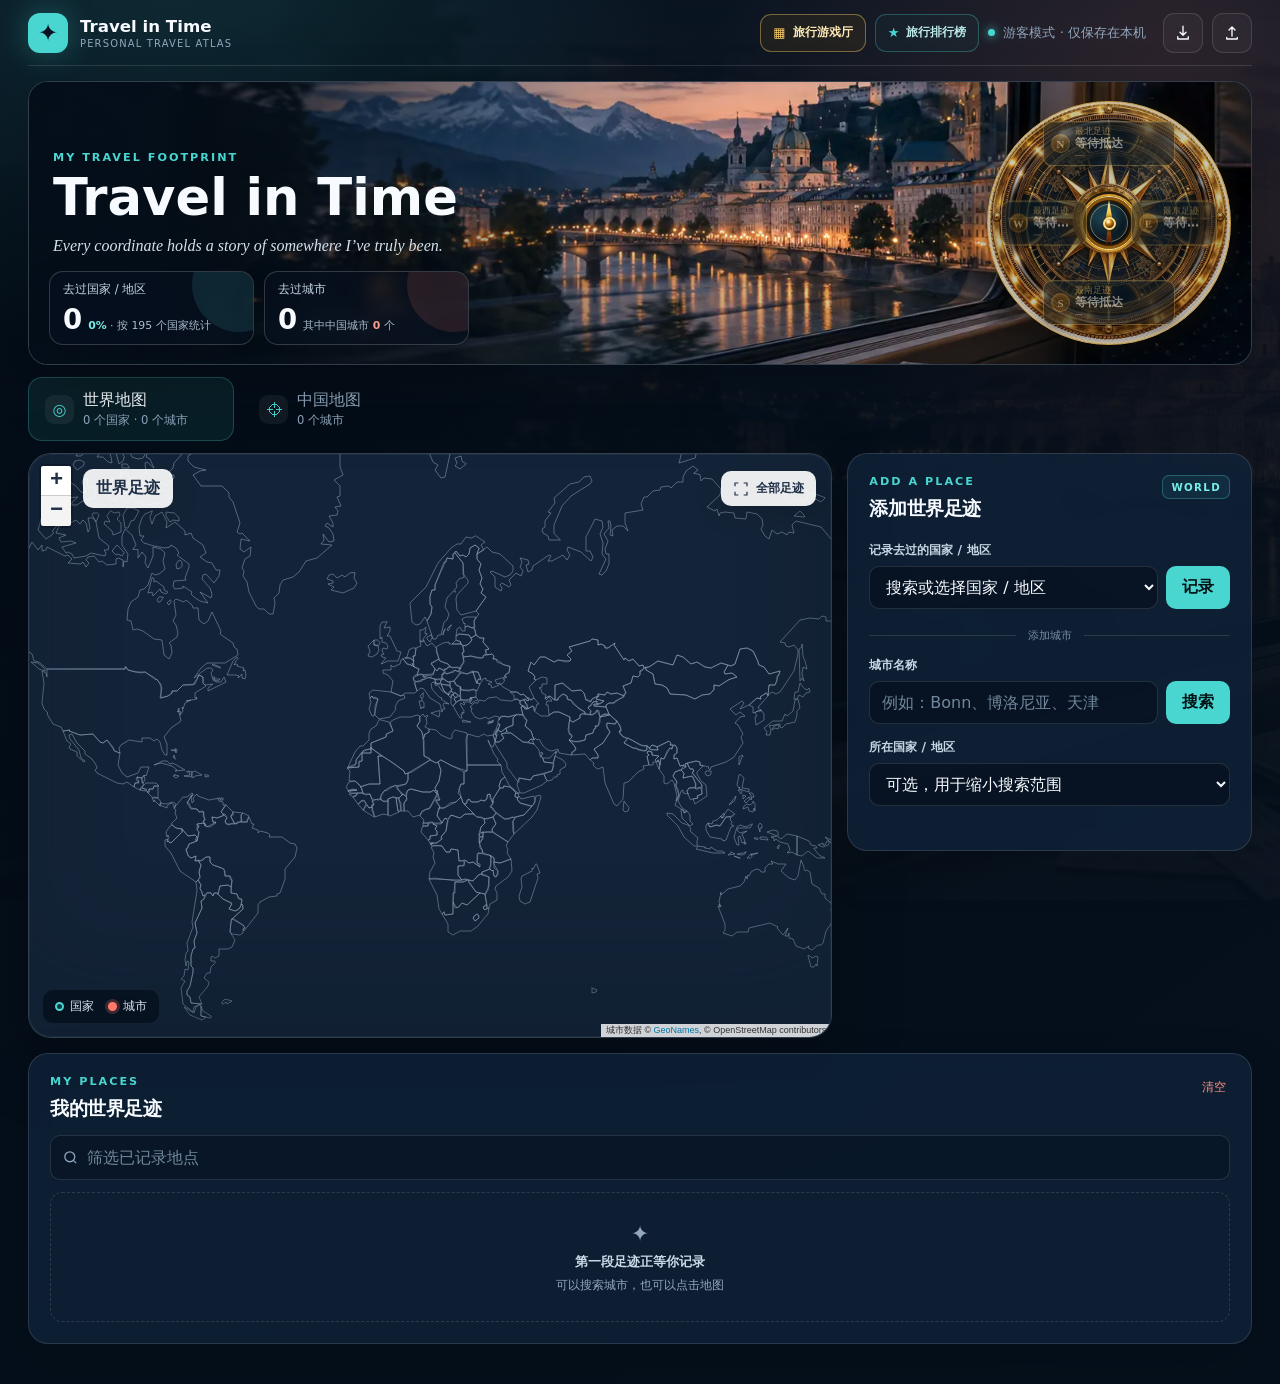
==== commit 888b1a25: "Add travel game lounge and scenic page backgrounds" ====
--- a/index.html
+++ b/index.html
@@ -8,7 +8,7 @@
     <title>Travel in Time</title>
     <link rel="stylesheet" href="./vendor/leaflet.css" />
     <link rel="preload" as="image" href="./travel-in-time-hero.webp" />
-    <link rel="stylesheet" href="./styles.css?v=30" />
+    <link rel="stylesheet" href="./styles.css?v=31" />
   </head>
   <body>
     <div class="app-shell">
@@ -21,11 +21,8 @@
           </span>
         </a>
         <div class="top-actions">
-          <a class="game-entry" id="flagsEntry" href="./flags.html?v=12" title="打开国旗连连看">
-            <span aria-hidden="true">◆</span><b>国旗连连看</b>
-          </a>
-          <a class="game-entry train-entry" id="trainEntry" href="./train.html?v=2" title="打开 DB 转车大作战">
-            <span aria-hidden="true">▰</span><b>DB 转车大作战</b>
+          <a class="game-entry games-entry" id="gamesEntry" href="./games.html?v=1" title="打开旅行游戏厅">
+            <span aria-hidden="true">▦</span><b>旅行游戏厅</b>
           </a>
           <a class="game-entry rating-entry" id="ratingsEntry" href="./ratings.html?v=6" title="打开旅行排行榜">
             <span aria-hidden="true">★</span><b>旅行排行榜</b>
@@ -186,6 +183,6 @@
 
     <script src="./vendor/leaflet.js"></script>
     <script src="./vendor/opencc-t2cn.js"></script>
-    <script src="./app.js?v=37"></script>
+    <script src="./app.js?v=38"></script>
   </body>
 </html>
--- a/styles.css
+++ b/styles.css
@@ -25,7 +25,8 @@
   background:
     radial-gradient(circle at 14% -10%, rgba(73, 214, 209, 0.17), transparent 32rem),
     radial-gradient(circle at 91% 4%, rgba(255, 120, 104, 0.12), transparent 28rem),
-    var(--ink);
+    linear-gradient(145deg, rgba(4, 13, 24, .9), rgba(5, 16, 28, .95)),
+    url("./travel-in-time-hero.webp") center / cover fixed no-repeat;
   color: var(--text);
   font-family: Inter, "Noto Sans SC", "PingFang SC", "Microsoft YaHei", system-ui, sans-serif;
   font-size: 16px;
@@ -63,9 +64,9 @@
 .rating-entry { border-color: rgba(73,214,209,.3); color: #bdecea; background: rgba(24,101,104,.09); }
 .rating-entry span { color: var(--cyan); font-size: .82rem; transform: none; }
 .rating-entry:hover { color: #e8ffff; border-color: rgba(73,214,209,.58); background: rgba(35,129,132,.15); }
-.train-entry { border-color: rgba(234,69,78,.34); color: #ffc4c8; background: rgba(154,31,43,.1); }
-.train-entry span { color: #ec4552; font-size: .78rem; transform: none; }
-.train-entry:hover { color: #fff0f1; border-color: rgba(236,69,82,.62); background: rgba(177,37,50,.16); }
+.games-entry { border-color: rgba(255,209,102,.4); color: #ffebb6; background: rgba(149,96,15,.12); }
+.games-entry span { color: var(--yellow); font-size: .82rem; transform: none; }
+.games-entry:hover { color: #fff8df; border-color: rgba(255,209,102,.72); background: rgba(170,111,18,.2); }
 .save-note { display: inline-flex; align-items: center; gap: 8px; color: var(--muted); font-size: .82rem; margin-right: 8px; }
 .save-note i { width: 7px; height: 7px; border-radius: 50%; background: var(--cyan); box-shadow: 0 0 10px var(--cyan); }
 .save-note.sync-error i { background: var(--coral); box-shadow: 0 0 10px var(--coral); }
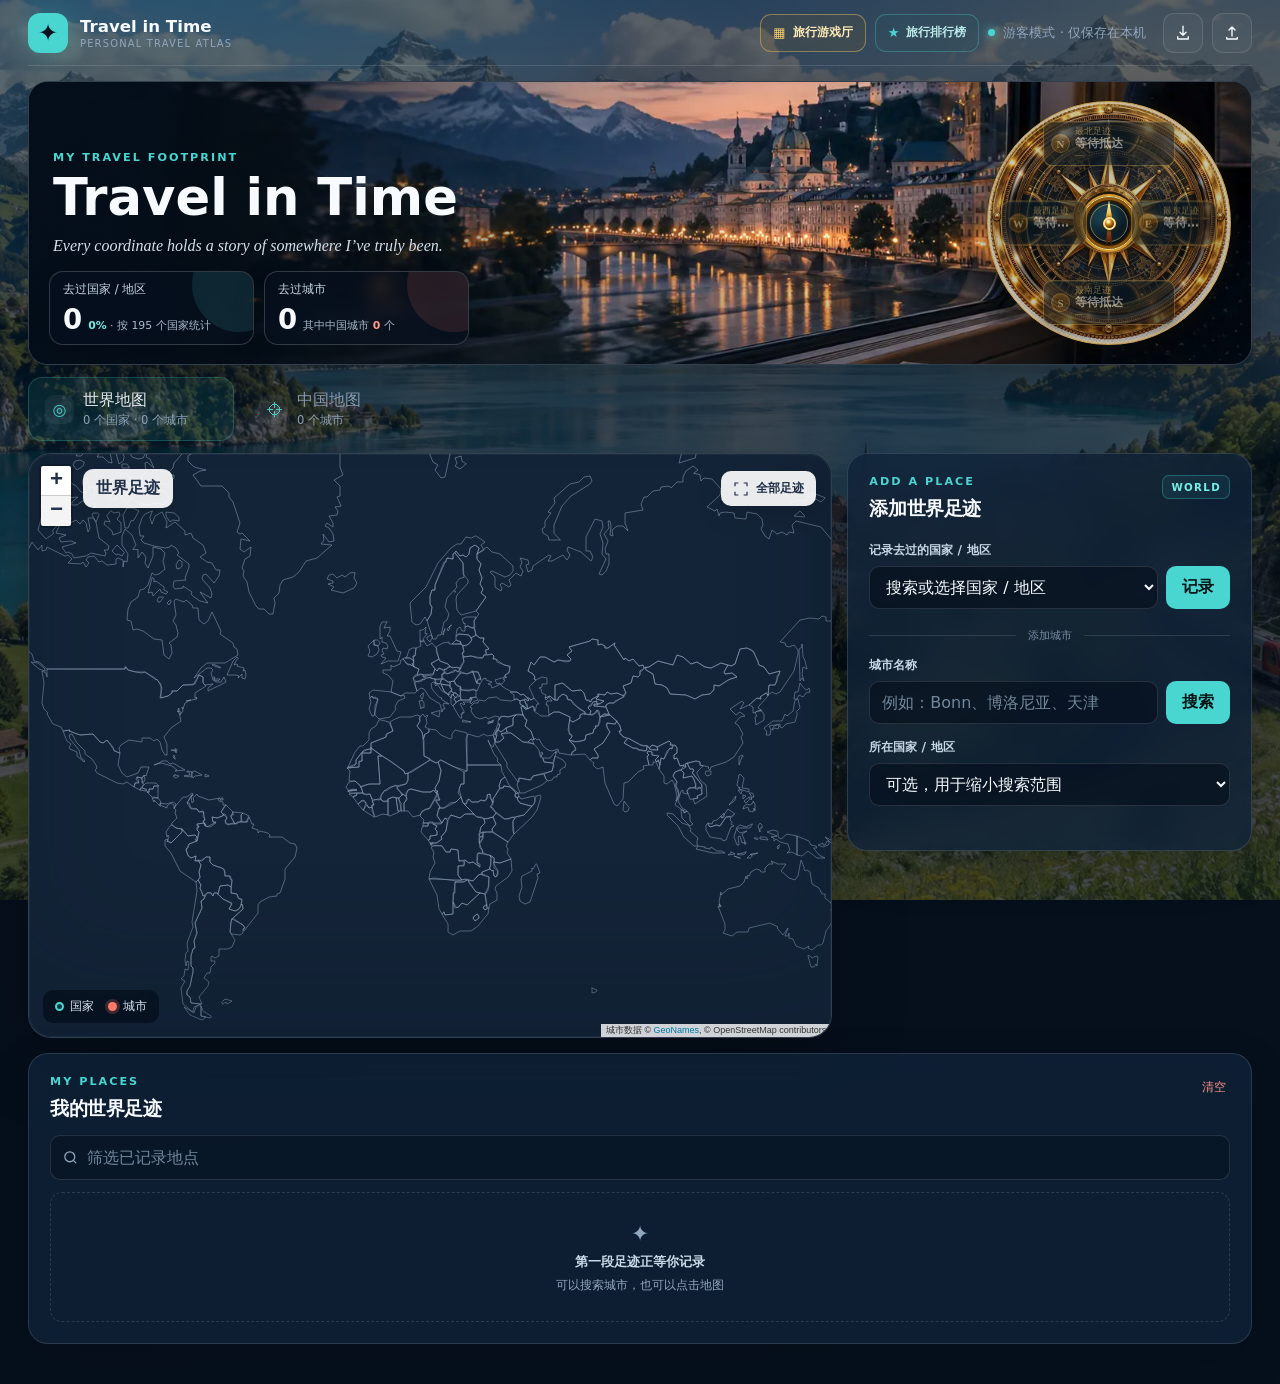
==== commit 23da974f: "Add dedicated full-page scenic backgrounds" ====
--- a/index.html
+++ b/index.html
@@ -8,7 +8,7 @@
     <title>Travel in Time</title>
     <link rel="stylesheet" href="./vendor/leaflet.css" />
     <link rel="preload" as="image" href="./travel-in-time-hero.webp" />
-    <link rel="stylesheet" href="./styles.css?v=31" />
+    <link rel="stylesheet" href="./styles.css?v=32" />
   </head>
   <body>
     <div class="app-shell">
@@ -21,7 +21,7 @@
           </span>
         </a>
         <div class="top-actions">
-          <a class="game-entry games-entry" id="gamesEntry" href="./games.html?v=1" title="打开旅行游戏厅">
+          <a class="game-entry games-entry" id="gamesEntry" href="./games.html?v=2" title="打开旅行游戏厅">
             <span aria-hidden="true">▦</span><b>旅行游戏厅</b>
           </a>
           <a class="game-entry rating-entry" id="ratingsEntry" href="./ratings.html?v=6" title="打开旅行排行榜">
@@ -183,6 +183,6 @@
 
     <script src="./vendor/leaflet.js"></script>
     <script src="./vendor/opencc-t2cn.js"></script>
-    <script src="./app.js?v=38"></script>
+    <script src="./app.js?v=39"></script>
   </body>
 </html>
--- a/styles.css
+++ b/styles.css
@@ -23,10 +23,10 @@
   min-width: 320px;
   min-height: 100vh;
   background:
-    radial-gradient(circle at 14% -10%, rgba(73, 214, 209, 0.17), transparent 32rem),
-    radial-gradient(circle at 91% 4%, rgba(255, 120, 104, 0.12), transparent 28rem),
-    linear-gradient(145deg, rgba(4, 13, 24, .9), rgba(5, 16, 28, .95)),
-    url("./travel-in-time-hero.webp") center / cover fixed no-repeat;
+    radial-gradient(circle at 14% -10%, rgba(73, 214, 209, 0.12), transparent 32rem),
+    radial-gradient(circle at 91% 4%, rgba(255, 209, 102, 0.08), transparent 28rem),
+    linear-gradient(145deg, rgba(4, 13, 24, .62), rgba(5, 16, 28, .78)),
+    url("./background-home-v2.webp") center / cover fixed no-repeat;
   color: var(--text);
   font-family: Inter, "Noto Sans SC", "PingFang SC", "Microsoft YaHei", system-ui, sans-serif;
   font-size: 16px;
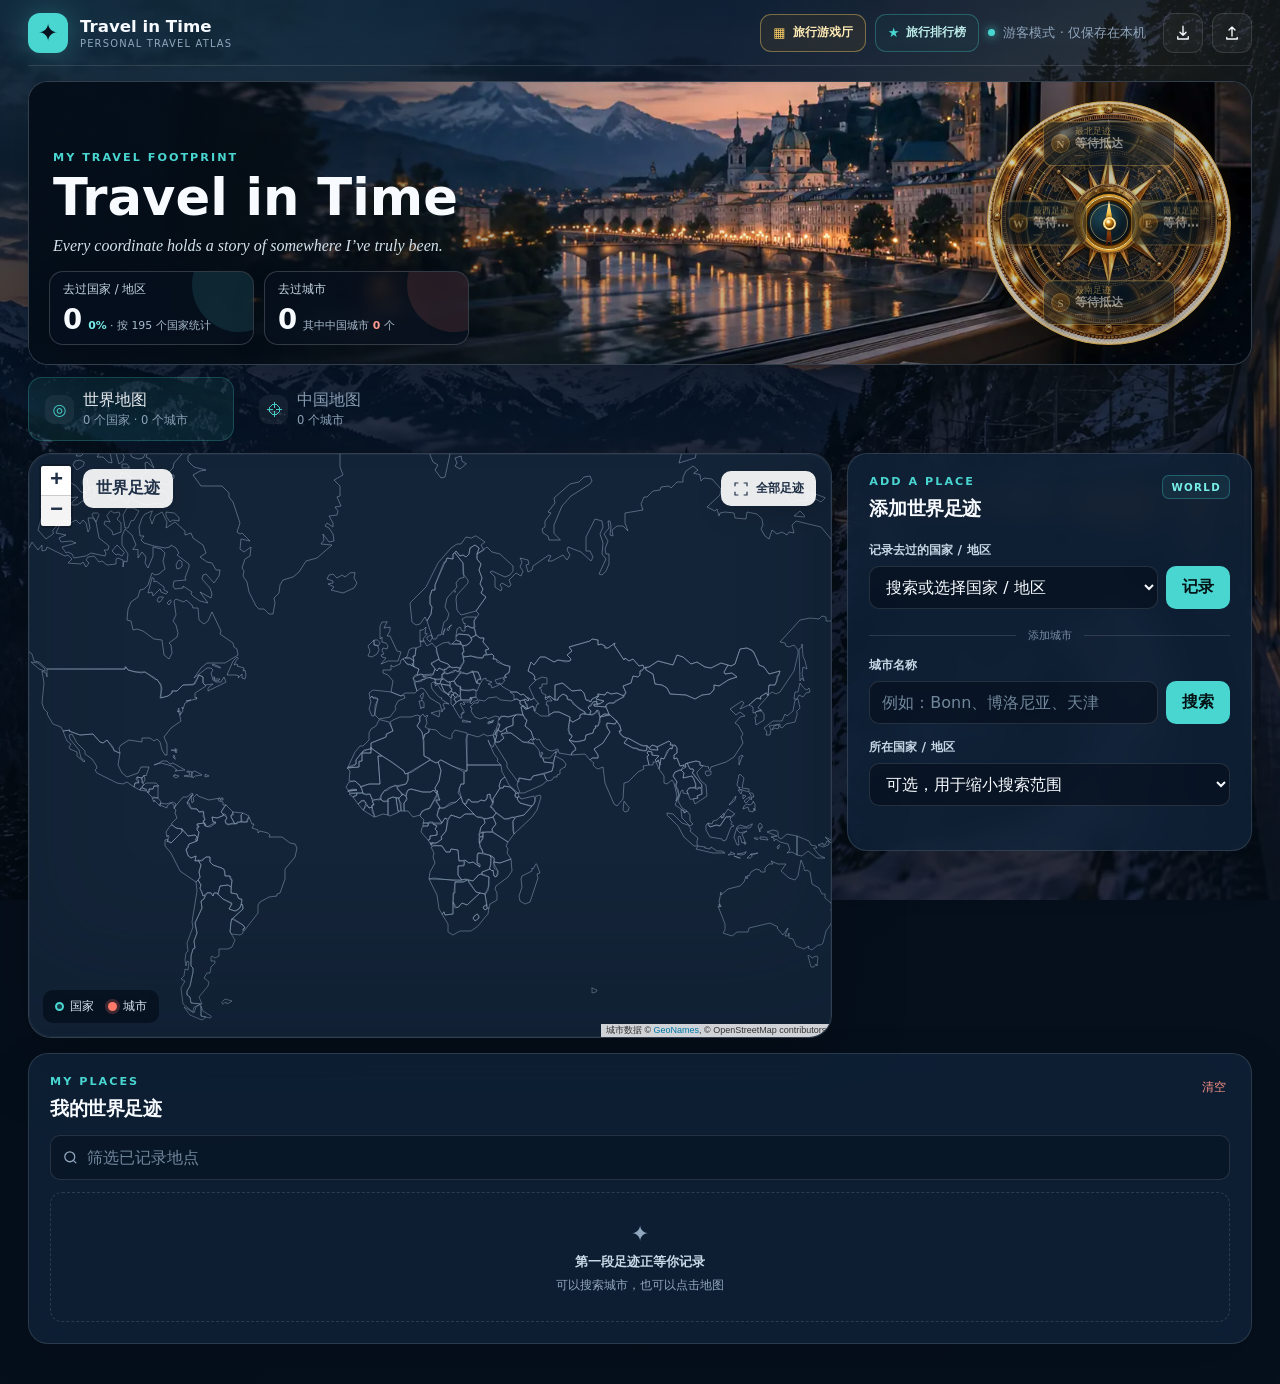
==== commit 4200b1c5: "Use distinct photorealistic page backgrounds" ====
--- a/index.html
+++ b/index.html
@@ -8,7 +8,7 @@
     <title>Travel in Time</title>
     <link rel="stylesheet" href="./vendor/leaflet.css" />
     <link rel="preload" as="image" href="./travel-in-time-hero.webp" />
-    <link rel="stylesheet" href="./styles.css?v=32" />
+    <link rel="stylesheet" href="./styles.css?v=33" />
   </head>
   <body>
     <div class="app-shell">
--- a/styles.css
+++ b/styles.css
@@ -26,7 +26,7 @@
     radial-gradient(circle at 14% -10%, rgba(73, 214, 209, 0.12), transparent 32rem),
     radial-gradient(circle at 91% 4%, rgba(255, 209, 102, 0.08), transparent 28rem),
     linear-gradient(145deg, rgba(4, 13, 24, .62), rgba(5, 16, 28, .78)),
-    url("./background-home-v2.webp") center / cover fixed no-repeat;
+    url("./background-home-v3.webp") center / cover fixed no-repeat;
   color: var(--text);
   font-family: Inter, "Noto Sans SC", "PingFang SC", "Microsoft YaHei", system-ui, sans-serif;
   font-size: 16px;
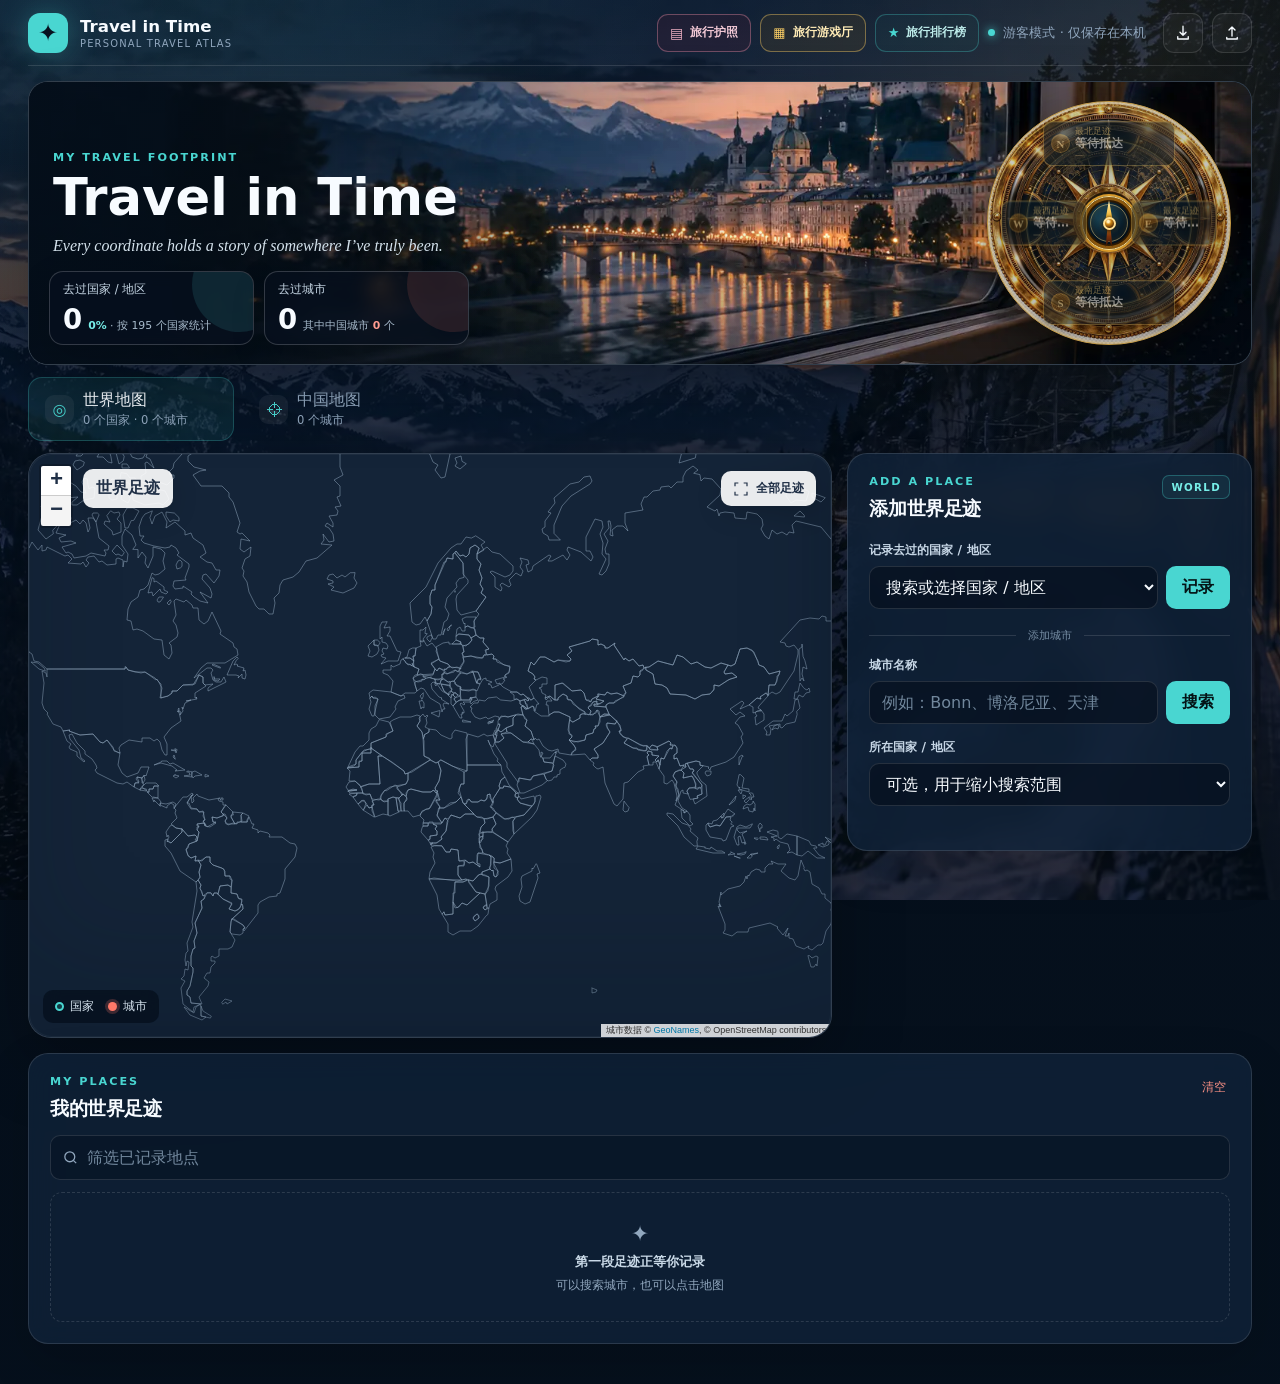
==== commit f48133fe: "Add interactive travel passport" ====
--- a/index.html
+++ b/index.html
@@ -8,7 +8,7 @@
     <title>Travel in Time</title>
     <link rel="stylesheet" href="./vendor/leaflet.css" />
     <link rel="preload" as="image" href="./travel-in-time-hero.webp" />
-    <link rel="stylesheet" href="./styles.css?v=33" />
+    <link rel="stylesheet" href="./styles.css?v=34" />
   </head>
   <body>
     <div class="app-shell">
@@ -21,6 +21,9 @@
           </span>
         </a>
         <div class="top-actions">
+          <a class="game-entry passport-entry" id="passportEntry" href="./passport.html?v=1" title="打开旅行护照">
+            <span aria-hidden="true">▤</span><b>旅行护照</b>
+          </a>
           <a class="game-entry games-entry" id="gamesEntry" href="./games.html?v=2" title="打开旅行游戏厅">
             <span aria-hidden="true">▦</span><b>旅行游戏厅</b>
           </a>
@@ -183,6 +186,6 @@
 
     <script src="./vendor/leaflet.js"></script>
     <script src="./vendor/opencc-t2cn.js"></script>
-    <script src="./app.js?v=39"></script>
+    <script src="./app.js?v=40"></script>
   </body>
 </html>
--- a/styles.css
+++ b/styles.css
@@ -67,6 +67,9 @@
 .games-entry { border-color: rgba(255,209,102,.4); color: #ffebb6; background: rgba(149,96,15,.12); }
 .games-entry span { color: var(--yellow); font-size: .82rem; transform: none; }
 .games-entry:hover { color: #fff8df; border-color: rgba(255,209,102,.72); background: rgba(170,111,18,.2); }
+.passport-entry { border-color: rgba(204,126,151,.46); color: #f1c8d5; background: rgba(105,27,53,.16); }
+.passport-entry span { color: #e6a9bd; font-size: .88rem; transform: none; }
+.passport-entry:hover { color: #ffe9f0; border-color: rgba(230,169,189,.72); background: rgba(132,37,68,.24); }
 .save-note { display: inline-flex; align-items: center; gap: 8px; color: var(--muted); font-size: .82rem; margin-right: 8px; }
 .save-note i { width: 7px; height: 7px; border-radius: 50%; background: var(--cyan); box-shadow: 0 0 10px var(--cyan); }
 .save-note.sync-error i { background: var(--coral); box-shadow: 0 0 10px var(--coral); }
@@ -357,7 +360,8 @@
 }
 
 @media (max-width: 560px) {
-  .topbar { height: 68px; }
+  .topbar { height: auto; min-height: 68px; padding: 9px 0; gap: 8px; }
+  .top-actions { flex: 1; min-width: 0; flex-wrap: wrap; justify-content: flex-end; }
   .save-note { display: none; }
   .brand { gap: 8px; }
   .brand-mark { width: 36px; height: 36px; border-radius: 10px; font-size: 20px; }
